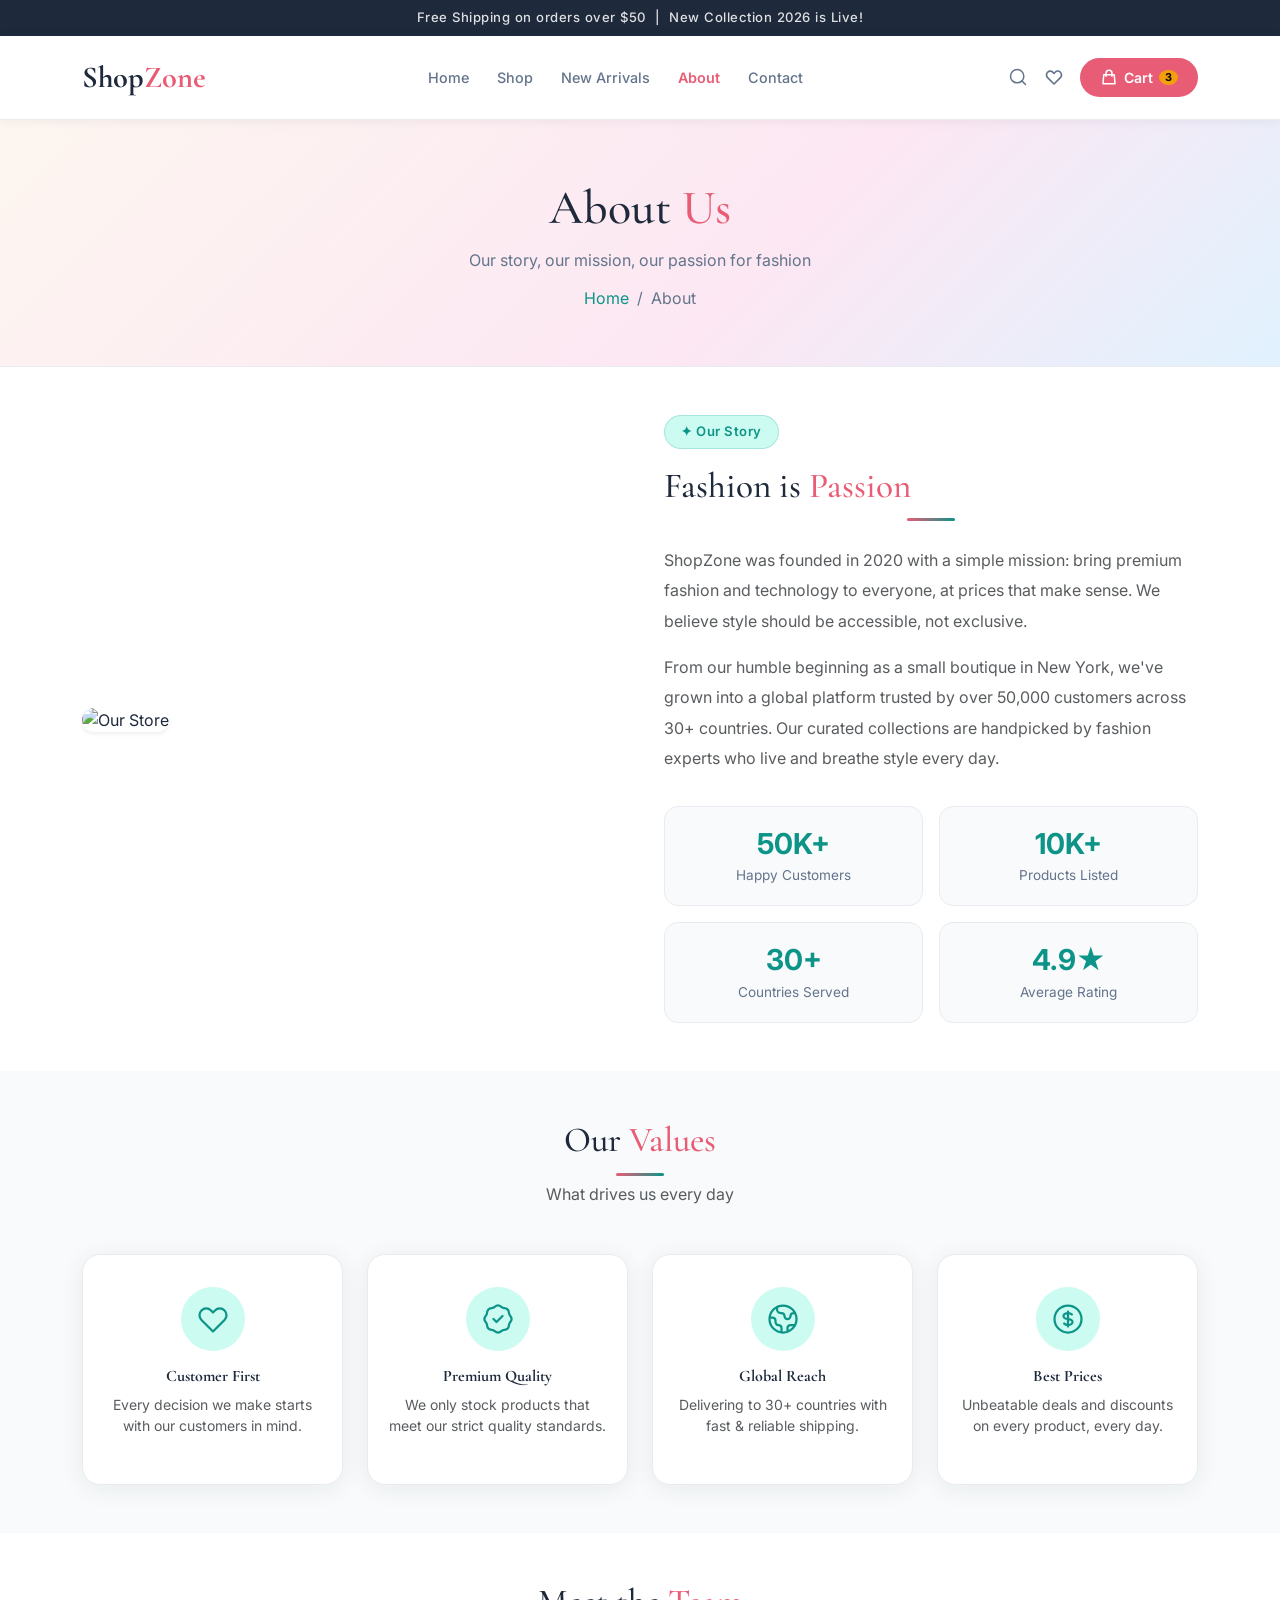
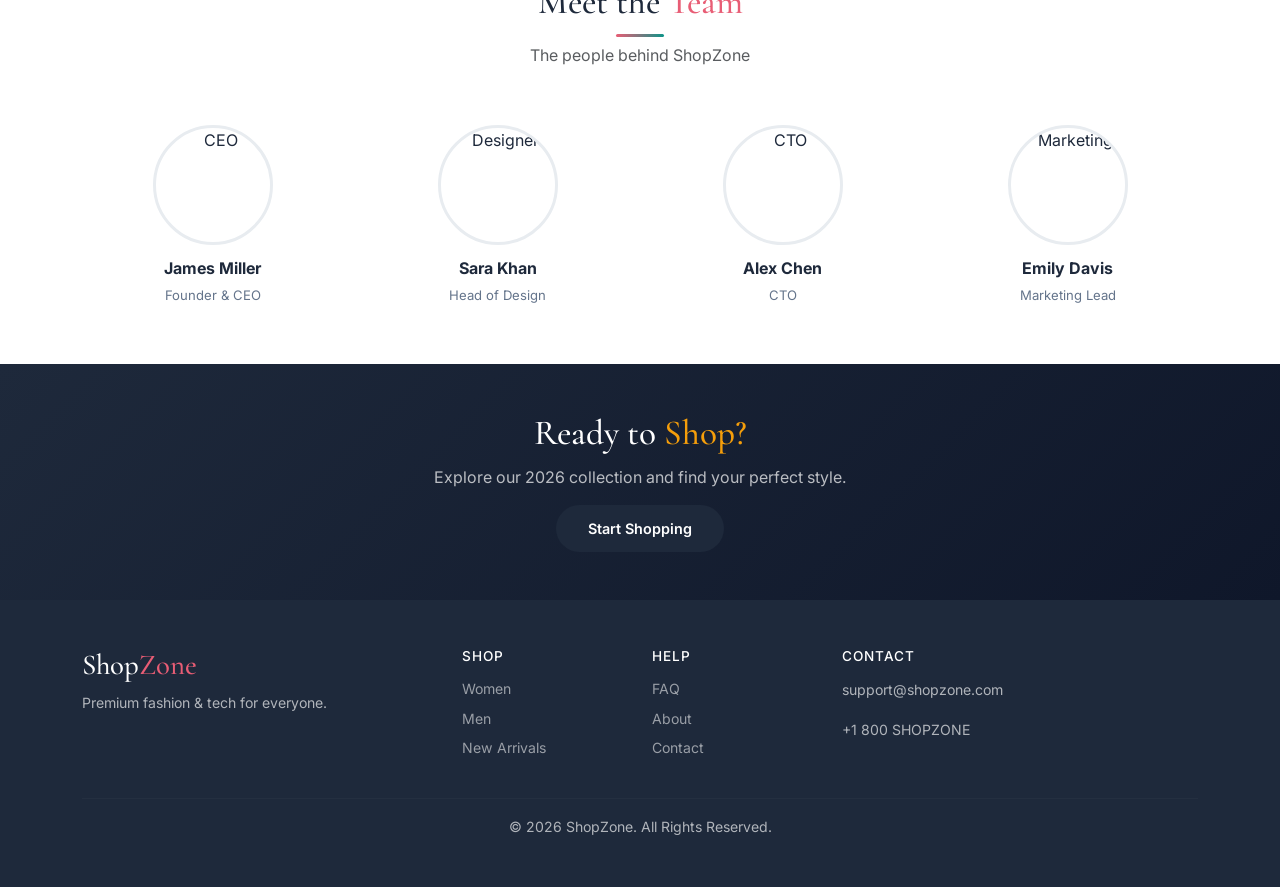
==== about.html @ 892e1886 "first commit" ====
<!DOCTYPE html>
<html lang="en">
<head>
  <meta charset="UTF-8">
  <meta name="viewport" content="width=device-width, initial-scale=1">
  <title>ShopZone 2026 - About Us</title>
  <link rel="icon" type="image/svg+xml" href="favicon.svg">
  <link href="https://cdn.jsdelivr.net/npm/bootstrap@5.3.0/dist/css/bootstrap.min.css" rel="stylesheet">
  <link href="https://fonts.googleapis.com/css2?family=Cormorant+Garamond:wght@600;700&family=Inter:wght@400;500;600&display=swap" rel="stylesheet">
  <link href="style.css" rel="stylesheet">
</head>
<body>

<div class="top-bar text-center py-2">Free Shipping on orders over $50 &nbsp;|&nbsp; New Collection 2026 is Live!</div>

<nav class="navbar navbar-expand-lg sticky-top">
  <div class="container">
    <a class="navbar-brand" href="index.html">Shop<span>Zone</span></a>
    <button class="navbar-toggler" type="button" data-bs-toggle="collapse" data-bs-target="#nav" aria-controls="nav" aria-expanded="false" aria-label="Toggle navigation">
      <span class="navbar-toggler-icon"></span>
    </button>
    <div class="collapse navbar-collapse" id="nav">
      <ul class="navbar-nav mx-auto gap-1">
        <li class="nav-item"><a class="nav-link" href="index.html">Home</a></li>
        <li class="nav-item"><a class="nav-link" href="shop.html">Shop</a></li>
        <li class="nav-item"><a class="nav-link" href="arrivals.html">New Arrivals</a></li>
        <li class="nav-item"><a class="nav-link active" href="about.html">About</a></li>
        <li class="nav-item"><a class="nav-link" href="contact.html">Contact</a></li>
      </ul>
      <div class="d-flex gap-3 align-items-center">
        <svg class="nav-icon" xmlns="http://www.w3.org/2000/svg" width="20" height="20" fill="none" viewBox="0 0 24 24" stroke="currentColor"><circle cx="11" cy="11" r="8"/><path stroke-linecap="round" d="M21 21l-4.35-4.35"/></svg>
        <svg class="nav-icon" xmlns="http://www.w3.org/2000/svg" width="20" height="20" fill="none" viewBox="0 0 24 24" stroke="currentColor"><path stroke-linecap="round" stroke-linejoin="round" stroke-width="2" d="M4.318 6.318a4.5 4.5 0 000 6.364L12 20.364l7.682-7.682a4.5 4.5 0 00-6.364-6.364L12 7.636l-1.318-1.318a4.5 4.5 0 00-6.364 0z"/></svg>
        <a href="#" class="cart-btn">
          <svg xmlns="http://www.w3.org/2000/svg" width="18" height="18" fill="none" viewBox="0 0 24 24" stroke="currentColor"><path stroke-linecap="round" stroke-linejoin="round" stroke-width="2" d="M16 11V7a4 4 0 00-8 0v4M5 9h14l1 12H4L5 9z"/></svg>
          Cart <span class="badge">3</span>
        </a>
      </div>
    </div>
  </div>
</nav>

<section class="page-header">
  <div class="container">
    <h1>About <span>Us</span></h1>
    <p>Our story, our mission, our passion for fashion</p>
    <nav aria-label="breadcrumb">
      <ol class="breadcrumb justify-content-center">
        <li class="breadcrumb-item"><a href="index.html">Home</a></li>
        <li class="breadcrumb-item active">About</li>
      </ol>
    </nav>
  </div>
</section>

<!-- Story Section -->
<section class="py-5">
  <div class="container">
    <div class="row align-items-center g-5">
      <div class="col-lg-6">
        <img src="https://images.unsplash.com/photo-1441984904996-e0b6ba687e04?w=600&q=80" alt="Our Store" class="img-fluid rounded-4 shadow-sm">
      </div>
      <div class="col-lg-6">
        <p class="hero-tag d-inline-block mb-3">✦ Our Story</p>
        <h2 class="section-title text-start" style="left:0;transform:none;">Fashion is <span>Passion</span></h2>
        <p class="mt-4 text-muted" style="line-height:1.9;">ShopZone was founded in 2020 with a simple mission: bring premium fashion and technology to everyone, at prices that make sense. We believe style should be accessible, not exclusive.</p>
        <p class="text-muted" style="line-height:1.9;">From our humble beginning as a small boutique in New York, we've grown into a global platform trusted by over 50,000 customers across 30+ countries. Our curated collections are handpicked by fashion experts who live and breathe style every day.</p>
        <div class="row g-3 mt-3">
          <div class="col-6">
            <div class="about-stat">
              <h3>50K+</h3>
              <p>Happy Customers</p>
            </div>
          </div>
          <div class="col-6">
            <div class="about-stat">
              <h3>10K+</h3>
              <p>Products Listed</p>
            </div>
          </div>
          <div class="col-6">
            <div class="about-stat">
              <h3>30+</h3>
              <p>Countries Served</p>
            </div>
          </div>
          <div class="col-6">
            <div class="about-stat">
              <h3>4.9★</h3>
              <p>Average Rating</p>
            </div>
          </div>
        </div>
      </div>
    </div>
  </div>
</section>

<!-- Values -->
<section class="py-5 bg-soft">
  <div class="container">
    <h2 class="section-title text-center">Our <span>Values</span></h2>
    <p class="text-center text-muted mb-5">What drives us every day</p>
    <div class="row g-4">
      <div class="col-md-3">
        <div class="value-card text-center">
          <div class="value-icon">
            <svg xmlns="http://www.w3.org/2000/svg" width="36" height="36" fill="none" viewBox="0 0 24 24" stroke="currentColor"><path stroke-linecap="round" stroke-linejoin="round" stroke-width="1.5" d="M4.318 6.318a4.5 4.5 0 000 6.364L12 20.364l7.682-7.682a4.5 4.5 0 00-6.364-6.364L12 7.636l-1.318-1.318a4.5 4.5 0 00-6.364 0z"/></svg>
          </div>
          <h5>Customer First</h5>
          <p class="text-muted small">Every decision we make starts with our customers in mind.</p>
        </div>
      </div>
      <div class="col-md-3">
        <div class="value-card text-center">
          <div class="value-icon">
            <svg xmlns="http://www.w3.org/2000/svg" width="36" height="36" fill="none" viewBox="0 0 24 24" stroke="currentColor"><path stroke-linecap="round" stroke-linejoin="round" stroke-width="1.5" d="M9 12l2 2 4-4M7.835 4.697a3.42 3.42 0 001.946-.806 3.42 3.42 0 014.438 0 3.42 3.42 0 001.946.806 3.42 3.42 0 013.138 3.138 3.42 3.42 0 00.806 1.946 3.42 3.42 0 010 4.438 3.42 3.42 0 00-.806 1.946 3.42 3.42 0 01-3.138 3.138 3.42 3.42 0 00-1.946.806 3.42 3.42 0 01-4.438 0 3.42 3.42 0 00-1.946-.806 3.42 3.42 0 01-3.138-3.138 3.42 3.42 0 00-.806-1.946 3.42 3.42 0 010-4.438 3.42 3.42 0 00.806-1.946 3.42 3.42 0 013.138-3.138z"/></svg>
          </div>
          <h5>Premium Quality</h5>
          <p class="text-muted small">We only stock products that meet our strict quality standards.</p>
        </div>
      </div>
      <div class="col-md-3">
        <div class="value-card text-center">
          <div class="value-icon">
            <svg xmlns="http://www.w3.org/2000/svg" width="36" height="36" fill="none" viewBox="0 0 24 24" stroke="currentColor"><path stroke-linecap="round" stroke-linejoin="round" stroke-width="1.5" d="M3.055 11H5a2 2 0 012 2v1a2 2 0 002 2 2 2 0 012 2v2.945M8 3.935V5.5A2.5 2.5 0 0010.5 8h.5a2 2 0 012 2 2 2 0 104 0 2 2 0 012-2h1.064M15 20.488V18a2 2 0 012-2h3.064M21 12a9 9 0 11-18 0 9 9 0 0118 0z"/></svg>
          </div>
          <h5>Global Reach</h5>
          <p class="text-muted small">Delivering to 30+ countries with fast & reliable shipping.</p>
        </div>
      </div>
      <div class="col-md-3">
        <div class="value-card text-center">
          <div class="value-icon">
            <svg xmlns="http://www.w3.org/2000/svg" width="36" height="36" fill="none" viewBox="0 0 24 24" stroke="currentColor"><path stroke-linecap="round" stroke-linejoin="round" stroke-width="1.5" d="M12 8c-1.657 0-3 .895-3 2s1.343 2 3 2 3 .895 3 2-1.343 2-3 2m0-8c1.11 0 2.08.402 2.599 1M12 8V7m0 1v8m0 0v1m0-1c-1.11 0-2.08-.402-2.599-1M21 12a9 9 0 11-18 0 9 9 0 0118 0z"/></svg>
          </div>
          <h5>Best Prices</h5>
          <p class="text-muted small">Unbeatable deals and discounts on every product, every day.</p>
        </div>
      </div>
    </div>
  </div>
</section>

<!-- Team -->
<section class="py-5">
  <div class="container">
    <h2 class="section-title text-center">Meet the <span>Team</span></h2>
    <p class="text-center text-muted mb-5">The people behind ShopZone</p>
    <div class="row g-4 justify-content-center">
      <div class="col-6 col-md-3">
        <div class="team-card text-center">
          <img src="https://images.unsplash.com/photo-1507003211169-0a1dd7228f2d?w=200&q=80" alt="CEO" class="team-img">
          <h6>James Miller</h6>
          <small>Founder & CEO</small>
        </div>
      </div>
      <div class="col-6 col-md-3">
        <div class="team-card text-center">
          <img src="https://images.unsplash.com/photo-1494790108377-be9c29b29330?w=200&q=80" alt="Designer">
          <h6>Sara Khan</h6>
          <small>Head of Design</small>
        </div>
      </div>
      <div class="col-6 col-md-3">
        <div class="team-card text-center">
          <img src="https://images.unsplash.com/photo-1500648767791-00dcc994a43e?w=200&q=80" alt="CTO">
          <h6>Alex Chen</h6>
          <small>CTO</small>
        </div>
      </div>
      <div class="col-6 col-md-3">
        <div class="team-card text-center">
          <img src="https://images.unsplash.com/photo-1438761681033-6461ffad8d80?w=200&q=80" alt="Marketing">
          <h6>Emily Davis</h6>
          <small>Marketing Lead</small>
        </div>
      </div>
    </div>
  </div>
</section>

<section class="promo-banner py-5">
  <div class="container text-center">
    <h2>Ready to <span>Shop?</span></h2>
    <p>Explore our 2026 collection and find your perfect style.</p>
    <a href="shop.html" class="btn btn-dark-custom mt-3">Start Shopping</a>
  </div>
</section>

<footer class="footer py-5">
  <div class="container">
    <div class="row g-4">
      <div class="col-md-4"><h5 class="brand">Shop<span>Zone</span></h5><p>Premium fashion &amp; tech for everyone.</p></div>
      <div class="col-md-2"><h6>Shop</h6><ul class="list-unstyled"><li><a href="shop.html">Women</a></li><li><a href="shop.html">Men</a></li><li><a href="arrivals.html">New Arrivals</a></li></ul></div>
      <div class="col-md-2"><h6>Help</h6><ul class="list-unstyled"><li><a href="contact.html">FAQ</a></li><li><a href="about.html">About</a></li><li><a href="contact.html">Contact</a></li></ul></div>
      <div class="col-md-4"><h6>Contact</h6><p class="small">support@shopzone.com</p><p class="small">+1 800 SHOPZONE</p></div>
    </div>
    <hr class="mt-4">
    <p class="text-center small mb-0">© 2026 ShopZone. All Rights Reserved.</p>
  </div>
</footer>

<script src="https://cdn.jsdelivr.net/npm/bootstrap@5.3.0/dist/js/bootstrap.bundle.min.js"></script>
</body>
</html>
---- style.css ----
/* ===== 2026 Light Color Palette ===== */
:root {
  --primary: #1e293b;
  --accent: #e85d75;
  --accent2: #f97316;
  --teal: #0d9488;
  --teal-light: #ccfbf1;
  --coral: #fb7185;
  --gold: #f59e0b;
  --bg: #ffffff;
  --bg-soft: #f8fafb;
  --bg-cream: #fdf6f0;
  --border: #e8ecf0;
  --text: #1e293b;
  --text-muted: #64748b;
  --shadow: 0 4px 24px rgba(30, 41, 59, 0.07);
  --shadow-lg: 0 12px 48px rgba(30, 41, 59, 0.12);
}

/* ===== Base ===== */
* {
  box-sizing: border-box;
  margin: 0;
  padding: 0;
}

body {
  font-family: 'Inter', sans-serif;
  color: var(--text);
  background: var(--bg);
}

h1,
h2,
h3,
h5,
.navbar-brand,
.brand {
  font-family: 'Cormorant Garamond', serif;
}

span {
  color: var(--accent);
}

/* ===== Top Bar ===== */
.top-bar {
  background: var(--primary);
  color: rgba(255, 255, 255, 0.85);
  font-size: 0.82rem;
  font-weight: 500;
  letter-spacing: 0.5px;
}

/* ===== Navbar ===== */
.navbar {
  background: var(--bg);
  border-bottom: 1px solid var(--border);
  padding: 14px 0;
  box-shadow: 0 1px 12px rgba(30, 41, 59, 0.06);
}

.navbar-brand {
  color: var(--primary) !important;
  font-size: 1.9rem;
  font-weight: 700;
}

.nav-link {
  color: var(--text-muted) !important;
  font-weight: 500;
  font-size: 0.9rem;
  padding: 6px 12px !important;
  transition: color .2s;
}

.nav-link:hover {
  color: var(--teal) !important;
}

.nav-icon {
  color: var(--text-muted);
  cursor: pointer;
  stroke-width: 1.8;
  transition: color .2s;
}

.nav-icon:hover {
  color: var(--teal);
}

.cart-btn {
  background: var(--accent);
  color: #fff !important;
  padding: 9px 20px;
  border-radius: 50px;
  text-decoration: none;
  font-weight: 600;
  font-size: 0.88rem;
  display: flex;
  align-items: center;
  gap: 6px;
  transition: background .2s;
}

.cart-btn:hover {
  background: #d44567;
}

.cart-btn .badge {
  background: var(--gold);
  color: #000;
  border-radius: 50%;
  padding: 2px 6px;
  font-size: 0.68rem;
  font-weight: 700;
}

/* ===== Hero ===== */
.hero {
  background: linear-gradient(135deg, var(--bg-cream) 0%, #fce7f3 50%, #e0f2fe 100%);
  padding: 70px 0 50px;
  overflow: hidden;
  position: relative;
}

.hero::before {
  content: '';
  position: absolute;
  width: 500px;
  height: 500px;
  background: radial-gradient(circle, rgba(13, 148, 136, 0.08), transparent 70%);
  top: -100px;
  right: 0;
  border-radius: 50%;
  pointer-events: none;
}

.min-vh-85 {
  min-height: 82vh;
}

.hero-tag {
  display: inline-block;
  background: var(--teal-light);
  color: var(--teal);
  padding: 6px 16px;
  border-radius: 50px;
  font-size: 0.82rem;
  font-weight: 600;
  letter-spacing: 0.5px;
  margin-bottom: 18px;
  border: 1px solid rgba(13, 148, 136, 0.2);
}

.hero h1 {
  font-size: 3.6rem;
  line-height: 1.1;
  color: var(--primary);
  margin-bottom: 18px;
}

.hero-sub {
  color: var(--text-muted);
  font-size: 1.05rem;
  max-width: 460px;
  line-height: 1.7;
}

.hero-stats h4 {
  font-size: 1.5rem;
  color: var(--teal);
  margin-bottom: 2px;
  font-family: 'Inter', sans-serif;
  font-weight: 700;
}

.hero-stats small {
  color: var(--text-muted);
  font-size: 0.78rem;
  text-transform: uppercase;
  letter-spacing: 0.5px;
}

.divider-v {
  width: 1px;
  background: var(--border);
  align-self: stretch;
}

.hero-img-wrap {
  position: relative;
  display: inline-block;
}

.hero-circle {
  position: absolute;
  width: 400px;
  height: 400px;
  background: linear-gradient(135deg, #fce7f3, #e0f2fe);
  border-radius: 50%;
  top: 50%;
  left: 50%;
  transform: translate(-50%, -50%);
  z-index: 0;
}

.hero-img {
  position: relative;
  z-index: 1;
  width: 100%;
  max-width: 400px;
  border-radius: 28px;
  box-shadow: var(--shadow-lg);
  object-fit: cover;
  height: 480px;
}

.hero-badge {
  position: absolute;
  top: 24px;
  right: -12px;
  background: var(--accent);
  color: #fff;
  width: 72px;
  height: 72px;
  border-radius: 50%;
  display: flex;
  align-items: center;
  justify-content: center;
  text-align: center;
  font-weight: 800;
  font-size: 0.9rem;
  z-index: 2;
  box-shadow: 0 6px 24px rgba(232, 93, 117, 0.4);
  animation: pulse 2s infinite;
  line-height: 1.2;
}

.hero-badge small {
  font-size: 0.7rem;
  font-weight: 500;
}

@keyframes pulse {

  0%,
  100% {
    transform: scale(1);
  }

  50% {
    transform: scale(1.06);
  }
}

.hero-float-card {
  position: absolute;
  bottom: 30px;
  left: -30px;
  background: #fff;
  border-radius: 16px;
  padding: 12px 16px;
  display: flex;
  align-items: center;
  gap: 12px;
  box-shadow: var(--shadow-lg);
  z-index: 2;
  min-width: 180px;
}

.hero-float-card img {
  width: 46px;
  height: 46px;
  object-fit: cover;
  border-radius: 10px;
}

.hero-float-card p {
  font-size: 0.82rem;
  font-weight: 600;
  color: var(--text);
  margin: 0 0 2px;
}

.hero-float-card span {
  font-size: 0.9rem;
  font-weight: 700;
  color: var(--accent);
}

/* ===== Buttons ===== */
.btn-primary-custom {
  background: var(--accent);
  color: #fff;
  border: none;
  padding: 13px 32px;
  border-radius: 50px;
  font-weight: 600;
  font-size: 0.9rem;
  transition: all .3s;
  text-decoration: none;
  display: inline-block;
  box-shadow: 0 4px 18px rgba(232, 93, 117, 0.3);
}

.btn-primary-custom:hover {
  background: #d44567;
  color: #fff;
  transform: translateY(-2px);
}

.btn-outline-custom {
  background: transparent;
  color: var(--primary);
  border: 1.5px solid var(--border);
  padding: 13px 32px;
  border-radius: 50px;
  font-weight: 600;
  font-size: 0.9rem;
  transition: all .3s;
  text-decoration: none;
  display: inline-block;
}

.btn-outline-custom:hover {
  border-color: var(--teal);
  color: var(--teal);
}

.btn-dark-custom {
  background: var(--primary);
  color: #fff;
  border: none;
  padding: 13px 32px;
  border-radius: 50px;
  font-weight: 600;
  font-size: 0.9rem;
  transition: all .3s;
  text-decoration: none;
  display: inline-block;
}

.btn-dark-custom:hover {
  background: var(--teal);
  color: #fff;
}

/* ===== Section Title ===== */
.section-title {
  font-size: 2.2rem;
  color: var(--primary);
  position: relative;
  padding-bottom: 14px;
  margin-bottom: 6px;
}

.section-title::after {
  content: '';
  width: 48px;
  height: 3px;
  background: linear-gradient(90deg, var(--accent), var(--teal));
  position: absolute;
  bottom: 0;
  left: 50%;
  transform: translateX(-50%);
  border-radius: 2px;
}

/* ===== Categories ===== */
.cat-card {
  border-radius: 20px;
  overflow: hidden;
  position: relative;
  cursor: pointer;
  box-shadow: var(--shadow);
  transition: all .35s;
  display: block;
}

.cat-card img {
  width: 100%;
  height: 200px;
  object-fit: cover;
  transition: transform .5s;
  display: block;
}

.cat-card:hover {
  transform: translateY(-6px);
  box-shadow: var(--shadow-lg);
}

.cat-card:hover img {
  transform: scale(1.08);
}

.cat-overlay {
  position: absolute;
  bottom: 0;
  left: 0;
  right: 0;
  background: linear-gradient(to top, rgba(30, 41, 59, 0.85) 0%, transparent 100%);
  padding: 20px 16px 14px;
  color: #fff;
}

.cat-overlay p {
  font-weight: 700;
  font-size: 1rem;
  margin: 0 0 2px;
  font-family: 'Cormorant Garamond', serif;
  font-size: 1.1rem;
}

.cat-overlay small {
  font-size: 0.78rem;
  opacity: 0.8;
}

/* ===== Filter Tabs ===== */
.filter-tabs {
  display: flex;
  gap: 10px;
  flex-wrap: wrap;
  justify-content: center;
}

.filter-btn {
  background: var(--bg);
  border: 1.5px solid var(--border);
  color: var(--text-muted);
  padding: 8px 22px;
  border-radius: 50px;
  font-weight: 500;
  font-size: 0.88rem;
  cursor: pointer;
  transition: all .2s;
  font-family: 'Inter', sans-serif;
}

.filter-btn:hover {
  border-color: var(--teal);
  color: var(--teal);
}

.filter-btn.active {
  background: var(--teal);
  border-color: var(--teal);
  color: #fff;
  font-weight: 600;
}

/* ===== Products ===== */
.bg-soft {
  background: var(--bg-soft);
}

.product-card {
  background: var(--bg);
  border-radius: 16px;
  overflow: hidden;
  box-shadow: var(--shadow);
  transition: all .3s;
  border: 1px solid var(--border);
}

.product-card:hover {
  transform: translateY(-6px);
  box-shadow: var(--shadow-lg);
  border-color: transparent;
}

.product-img-wrap {
  position: relative;
  overflow: hidden;
}

.product-img-wrap img {
  width: 100%;
  height: 210px;
  object-fit: cover;
  transition: transform .45s;
  display: block;
}

.product-card:hover img {
  transform: scale(1.06);
}

.badge-sale,
.badge-new {
  position: absolute;
  top: 10px;
  left: 10px;
  padding: 4px 10px;
  border-radius: 50px;
  font-size: 0.72rem;
  font-weight: 700;
  z-index: 2;
}

.badge-sale {
  background: var(--accent);
  color: #fff;
}

.badge-new {
  background: var(--teal);
  color: #fff;
}

.product-overlay {
  position: absolute;
  bottom: -60px;
  left: 0;
  right: 0;
  background: rgba(255, 255, 255, 0.96);
  padding: 12px 14px;
  display: flex;
  gap: 8px;
  justify-content: center;
  transition: bottom .3s;
  backdrop-filter: blur(4px);
  border-top: 1px solid var(--border);
}

.product-card:hover .product-overlay {
  bottom: 0;
}

.btn-quick {
  background: var(--accent);
  border: none;
  color: #fff;
  padding: 8px 18px;
  border-radius: 50px;
  font-weight: 600;
  cursor: pointer;
  font-family: 'Inter', sans-serif;
  font-size: 0.82rem;
  transition: background .2s;
}

.btn-quick:hover {
  background: #d44567;
}

.btn-wish {
  background: var(--bg-soft);
  border: 1.5px solid var(--border);
  color: var(--accent);
  width: 36px;
  height: 36px;
  border-radius: 50%;
  font-size: 1rem;
  cursor: pointer;
  transition: all .2s;
  display: flex;
  align-items: center;
  justify-content: center;
}

.btn-wish:hover {
  background: var(--accent);
  color: #fff;
  border-color: var(--accent);
}

.product-info {
  padding: 14px;
}

.product-name {
  font-weight: 600;
  font-size: 0.9rem;
  color: var(--text);
  margin-bottom: 8px;
  line-height: 1.3;
}

.price {
  font-size: 1.05rem;
  font-weight: 700;
  color: var(--accent);
}

.old-price {
  color: var(--text-muted);
  text-decoration: line-through;
  font-size: 0.82rem;
}

.stars {
  color: var(--gold);
  font-size: 0.78rem;
  margin-top: 5px;
}

.stars small {
  color: var(--text-muted);
  font-size: 0.75rem;
}

/* ===== Promo Banner ===== */
.promo-banner {
  background: linear-gradient(135deg, var(--primary) 0%, #0f172a 100%);
  color: #fff;
}

.promo-banner h2 {
  font-size: 2.2rem;
  color: #fff;
  margin-bottom: 10px;
}

.promo-banner p {
  color: rgba(255, 255, 255, 0.7);
  font-size: 1rem;
  margin: 0;
}

.promo-banner span {
  color: var(--gold);
}

/* ===== Newsletter ===== */
.newsletter {
  background: var(--bg-cream);
  border-top: 1px solid var(--border);
  border-bottom: 1px solid var(--border);
}

.newsletter h3 {
  font-size: 1.9rem;
  color: var(--primary);
}

.newsletter p {
  color: var(--text-muted);
  font-size: 0.95rem;
}

.newsletter span {
  color: var(--teal);
}

.newsletter .form-control {
  border-radius: 50px 0 0 50px;
  padding: 13px 22px;
  border: 1.5px solid var(--border);
  border-right: none;
  font-family: 'Inter', sans-serif;
  font-size: 0.9rem;
  background: var(--bg);
}

.newsletter .form-control:focus {
  outline: none;
  box-shadow: none;
  border-color: var(--teal);
}

.newsletter .btn-primary-custom {
  border-radius: 0 50px 50px 0;
  padding: 13px 26px;
}

/* Footer  */
.footer {
  background: var(--primary);
  color: rgba(255, 255, 255, 0.65);
}

.footer .brand {
  font-size: 1.8rem;
  color: #fff !important;
}

.footer h6 {
  color: #fff;
  font-size: 0.85rem;
  text-transform: uppercase;
  letter-spacing: 1px;
  margin-bottom: 14px;
  font-family: 'Inter', sans-serif;
}

.footer p {
  font-size: 0.88rem;
  line-height: 1.7;
}

.footer ul li a {
  color: rgba(255, 255, 255, 0.55);
  text-decoration: none;
  font-size: 0.88rem;
  display: block;
  margin-bottom: 8px;
  transition: color .2s;
}

.footer ul li a:hover {
  color: var(--teal);
}

.footer hr {
  border-color: rgba(255, 255, 255, 0.1);
}

.social-icons a {
  color: rgba(255, 255, 255, 0.55);
  transition: color .2s;
}

.social-icons a:hover {
  color: var(--teal);
}

.payment-icons img {
  opacity: 0.7;
  filter: brightness(10);
}

/*Responsive*/
@media (max-width: 768px) {
  .hero h1 {
    font-size: 2.4rem;
  }

  .min-vh-85 {
    min-height: auto;
    padding: 20px 0;
  }

  .hero-img {
    height: 340px;
  }

  .hero-float-card {
    display: none;
  }

  .hero-circle {
    width: 300px;
    height: 300px;
  }
}

/* Page Header */
.page-header {
  background: linear-gradient(135deg, var(--bg-cream) 0%, #fce7f3 60%, #e0f2fe 100%);
  padding: 60px 0 40px;
  text-align: center;
  border-bottom: 1px solid var(--border);
}

.page-header h1 {
  font-size: 3rem;
  color: var(--primary);
  margin-bottom: 10px;
}

.page-header p {
  color: var(--text-muted);
  font-size: 1rem;
  margin-bottom: 14px;
}

.breadcrumb-item a {
  color: var(--teal);
  text-decoration: none;
}

.breadcrumb-item.active {
  color: var(--text-muted);
}

.breadcrumb-item+.breadcrumb-item::before {
  color: var(--text-muted);
}

/*  Nav Active  */
.nav-link.active {
  color: var(--accent) !important;
  font-weight: 600;
}

/* About Page */
.about-stat {
  background: var(--bg-soft);
  border: 1px solid var(--border);
  border-radius: 14px;
  padding: 20px;
  text-align: center;
}

.about-stat h3 {
  font-size: 1.8rem;
  color: var(--teal);
  margin-bottom: 4px;
  font-family: 'Inter', sans-serif;
  font-weight: 700;
}

.about-stat p {
  color: var(--text-muted);
  font-size: 0.85rem;
  margin: 0;
}

.value-card {
  background: var(--bg);
  border: 1px solid var(--border);
  border-radius: 18px;
  padding: 32px 20px;
  transition: all .3s;
  box-shadow: var(--shadow);
}

.value-card:hover {
  transform: translateY(-6px);
  border-color: var(--teal);
  box-shadow: var(--shadow-lg);
}

.value-icon {
  width: 64px;
  height: 64px;
  background: var(--teal-light);
  border-radius: 50%;
  display: flex;
  align-items: center;
  justify-content: center;
  margin: 0 auto 16px;
  color: var(--teal);
}

.value-card h5 {
  font-size: 1rem;
  font-weight: 700;
  color: var(--primary);
  margin-bottom: 8px;
}

.team-card {
  padding: 10px;
}

.team-img,
.team-card img {
  width: 120px;
  height: 120px;
  border-radius: 50%;
  object-fit: cover;
  margin: 0 auto 14px;
  display: block;
  border: 3px solid var(--border);
  transition: border-color .3s;
}

.team-card:hover .team-img,
.team-card:hover img {
  border-color: var(--accent);
}

.team-card h6 {
  font-weight: 700;
  color: var(--primary);
  margin-bottom: 4px;
}

.team-card small {
  color: var(--text-muted);
  font-size: 0.82rem;
}

/*  Contact Page*/
.contact-info-card {
  background: var(--bg-soft);
  border-radius: 18px;
  padding: 28px;
  border: 1px solid var(--border);
}

.contact-icon {
  width: 44px;
  height: 44px;
  min-width: 44px;
  background: var(--teal-light);
  border-radius: 12px;
  display: flex;
  align-items: center;
  justify-content: center;
  color: var(--teal);
}

.contact-info-card h6 {
  font-weight: 700;
  color: var(--primary);
  margin-bottom: 4px;
  font-size: 0.9rem;
}

.contact-form-wrap {
  background: var(--bg);
  border: 1px solid var(--border);
  border-radius: 20px;
  padding: 36px;
  box-shadow: var(--shadow);
}

.contact-input {
  border: 1.5px solid var(--border);
  border-radius: 10px;
  padding: 11px 16px;
  font-family: 'Inter', sans-serif;
  font-size: 0.9rem;
  transition: border-color .2s;
}

.contact-input:focus {
  border-color: var(--teal);
  box-shadow: none;
  outline: none;
}

.fw-500 {
  font-weight: 500;
  font-size: 0.88rem;
  color: var(--text);
}

.fw-600 {
  font-weight: 600;
}

/* Accordion  */
.accordion-button {
  background: var(--bg);
  color: var(--primary);
  font-size: 0.95rem;
}

.accordion-button:not(.collapsed) {
  background: var(--teal-light);
  color: var(--teal);
  box-shadow: none;
}

.accordion-button:focus {
  box-shadow: none;
}

.accordion-body {
  background: var(--bg);
  font-size: 0.9rem;
  line-height: 1.7;
}
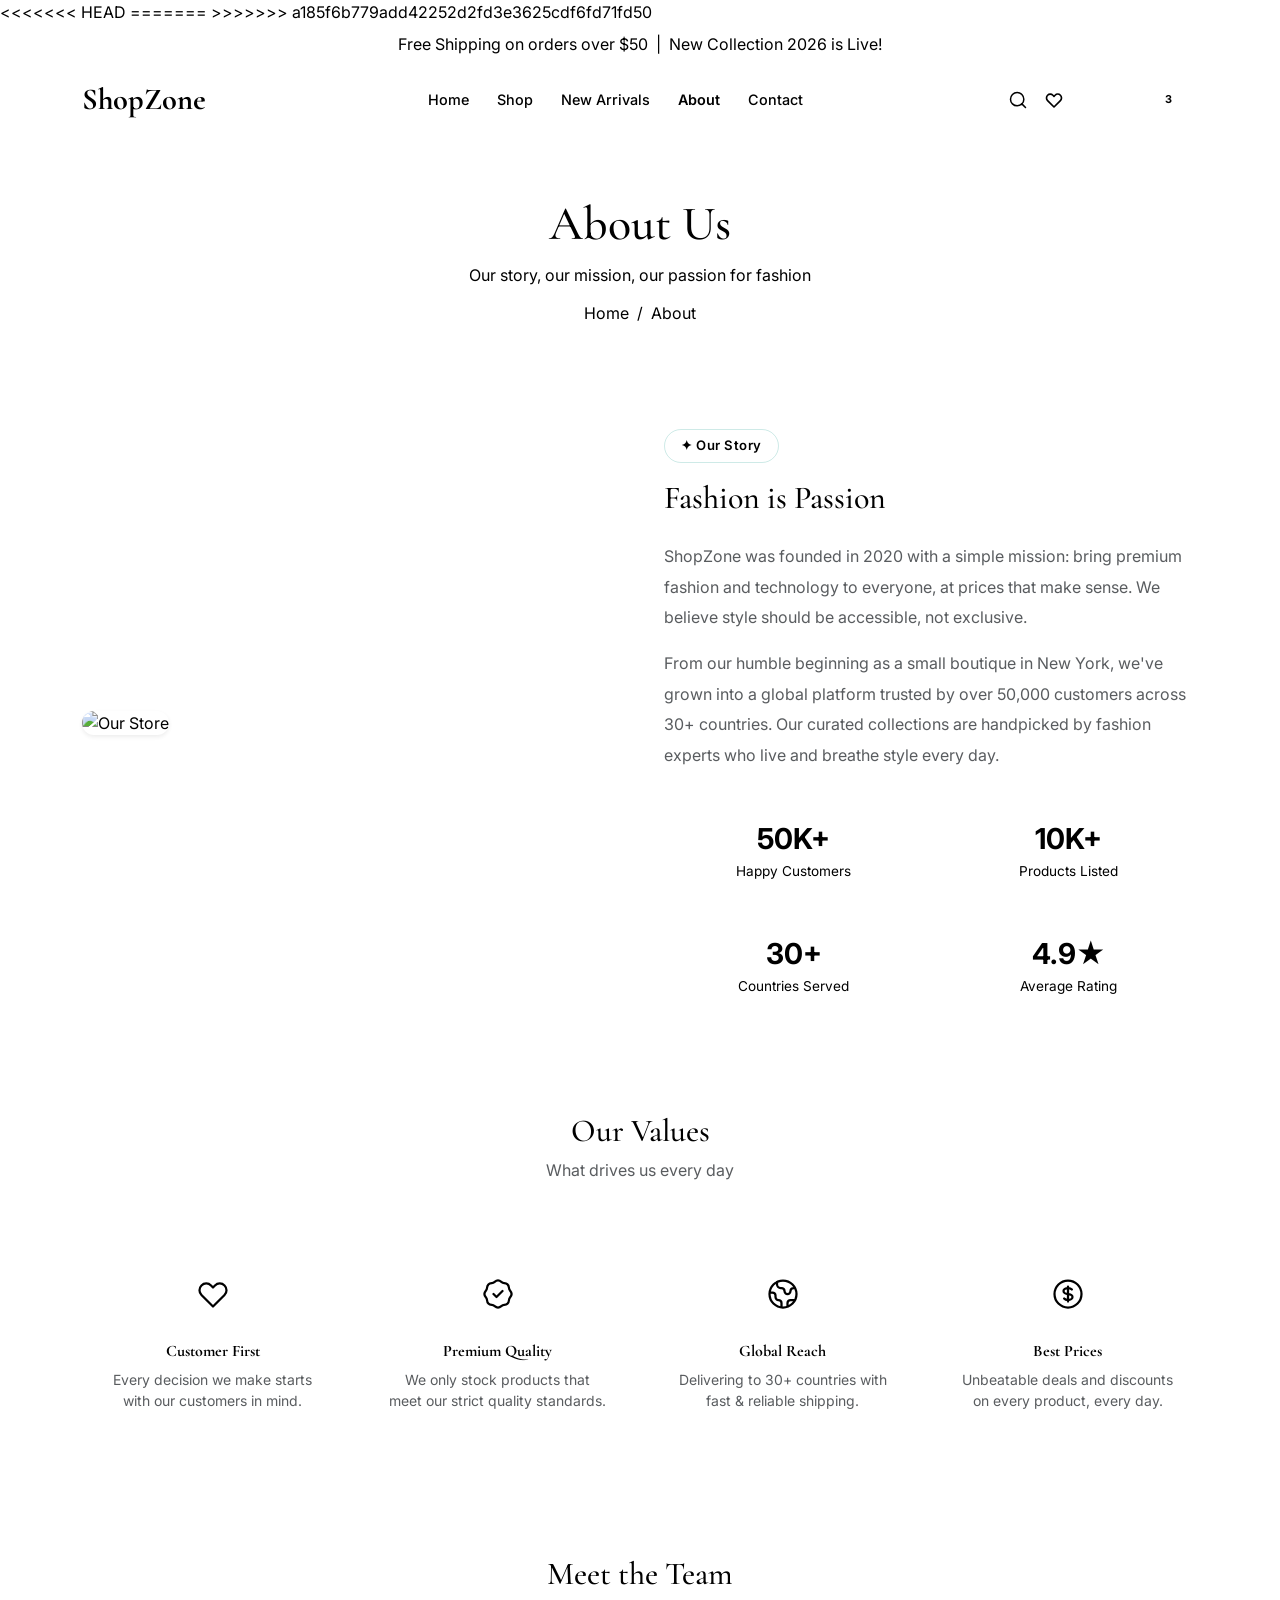
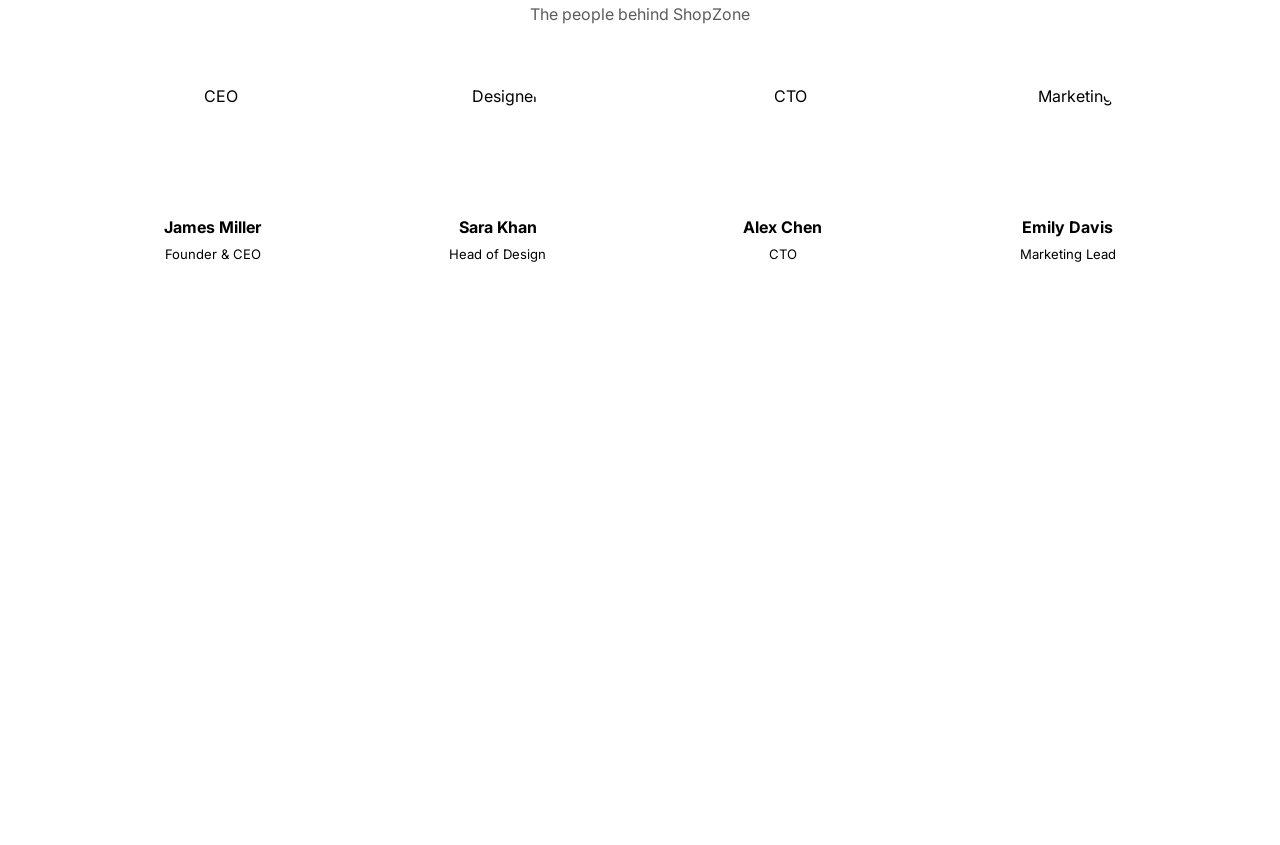
==== commit f6aac3b1: "merge conflict resolved" ====
--- a/about.html
+++ b/about.html
@@ -3,7 +3,11 @@
 <head>
   <meta charset="UTF-8">
   <meta name="viewport" content="width=device-width, initial-scale=1">
+<<<<<<< HEAD
+  <title>About Us</title>
+=======
   <title>ShopZone 2026 - About Us</title>
+>>>>>>> a185f6b779add42252d2fd3e3625cdf6fd71fd50
   <link rel="icon" type="image/svg+xml" href="favicon.svg">
   <link href="https://cdn.jsdelivr.net/npm/bootstrap@5.3.0/dist/css/bootstrap.min.css" rel="stylesheet">
   <link href="https://fonts.googleapis.com/css2?family=Cormorant+Garamond:wght@600;700&family=Inter:wght@400;500;600&display=swap" rel="stylesheet">
--- a/style.css
+++ b/style.css
@@ -1,4 +1,7 @@
+<<<<<<< HEAD
+=======
 /* ===== 2026 Light Color Palette ===== */
+>>>>>>> a185f6b779add42252d2fd3e3625cdf6fd71fd50
 :root {
   --primary: #1e293b;
   --accent: #e85d75;
@@ -17,7 +20,10 @@
   --shadow-lg: 0 12px 48px rgba(30, 41, 59, 0.12);
 }
 
+<<<<<<< HEAD
+=======
 /* ===== Base ===== */
+>>>>>>> a185f6b779add42252d2fd3e3625cdf6fd71fd50
 * {
   box-sizing: border-box;
   margin: 0;
@@ -43,7 +49,11 @@
   color: var(--accent);
 }
 
+<<<<<<< HEAD
+/* Top Bar */
+=======
 /* ===== Top Bar ===== */
+>>>>>>> a185f6b779add42252d2fd3e3625cdf6fd71fd50
 .top-bar {
   background: var(--primary);
   color: rgba(255, 255, 255, 0.85);
@@ -52,7 +62,11 @@
   letter-spacing: 0.5px;
 }
 
+<<<<<<< HEAD
+/*  Navbar  */
+=======
 /* ===== Navbar ===== */
+>>>>>>> a185f6b779add42252d2fd3e3625cdf6fd71fd50
 .navbar {
   background: var(--bg);
   border-bottom: 1px solid var(--border);
@@ -116,7 +130,11 @@
   font-weight: 700;
 }
 
+<<<<<<< HEAD
+/* Hero  */
+=======
 /* ===== Hero ===== */
+>>>>>>> a185f6b779add42252d2fd3e3625cdf6fd71fd50
 .hero {
   background: linear-gradient(135deg, var(--bg-cream) 0%, #fce7f3 50%, #e0f2fe 100%);
   padding: 70px 0 50px;
@@ -289,7 +307,11 @@
   color: var(--accent);
 }
 
+<<<<<<< HEAD
+/*  Buttons */
+=======
 /* ===== Buttons ===== */
+>>>>>>> a185f6b779add42252d2fd3e3625cdf6fd71fd50
 .btn-primary-custom {
   background: var(--accent);
   color: #fff;
@@ -346,7 +368,11 @@
   color: #fff;
 }
 
+<<<<<<< HEAD
+/* SectionTitle */
+=======
 /* ===== Section Title ===== */
+>>>>>>> a185f6b779add42252d2fd3e3625cdf6fd71fd50
 .section-title {
   font-size: 2.2rem;
   color: var(--primary);
@@ -367,7 +393,11 @@
   border-radius: 2px;
 }
 
+<<<<<<< HEAD
+/* Categories  */
+=======
 /* ===== Categories ===== */
+>>>>>>> a185f6b779add42252d2fd3e3625cdf6fd71fd50
 .cat-card {
   border-radius: 20px;
   overflow: hidden;
@@ -418,7 +448,11 @@
   opacity: 0.8;
 }
 
+<<<<<<< HEAD
+/* Filter Tabs  */
+=======
 /* ===== Filter Tabs ===== */
+>>>>>>> a185f6b779add42252d2fd3e3625cdf6fd71fd50
 .filter-tabs {
   display: flex;
   gap: 10px;
@@ -451,7 +485,11 @@
   font-weight: 600;
 }
 
+<<<<<<< HEAD
+/* Products */
+=======
 /* ===== Products ===== */
+>>>>>>> a185f6b779add42252d2fd3e3625cdf6fd71fd50
 .bg-soft {
   background: var(--bg-soft);
 }
@@ -602,7 +640,11 @@
   font-size: 0.75rem;
 }
 
+<<<<<<< HEAD
+/* Promo Banner  */
+=======
 /* ===== Promo Banner ===== */
+>>>>>>> a185f6b779add42252d2fd3e3625cdf6fd71fd50
 .promo-banner {
   background: linear-gradient(135deg, var(--primary) 0%, #0f172a 100%);
   color: #fff;
@@ -624,7 +666,11 @@
   color: var(--gold);
 }
 
+<<<<<<< HEAD
+/*  Newsletter */
+=======
 /* ===== Newsletter ===== */
+>>>>>>> a185f6b779add42252d2fd3e3625cdf6fd71fd50
 .newsletter {
   background: var(--bg-cream);
   border-top: 1px solid var(--border);
@@ -956,4 +1002,10 @@
   background: var(--bg);
   font-size: 0.9rem;
   line-height: 1.7;
-}+<<<<<<< HEAD
+}
+
+/* end */
+=======
+}
+>>>>>>> a185f6b779add42252d2fd3e3625cdf6fd71fd50
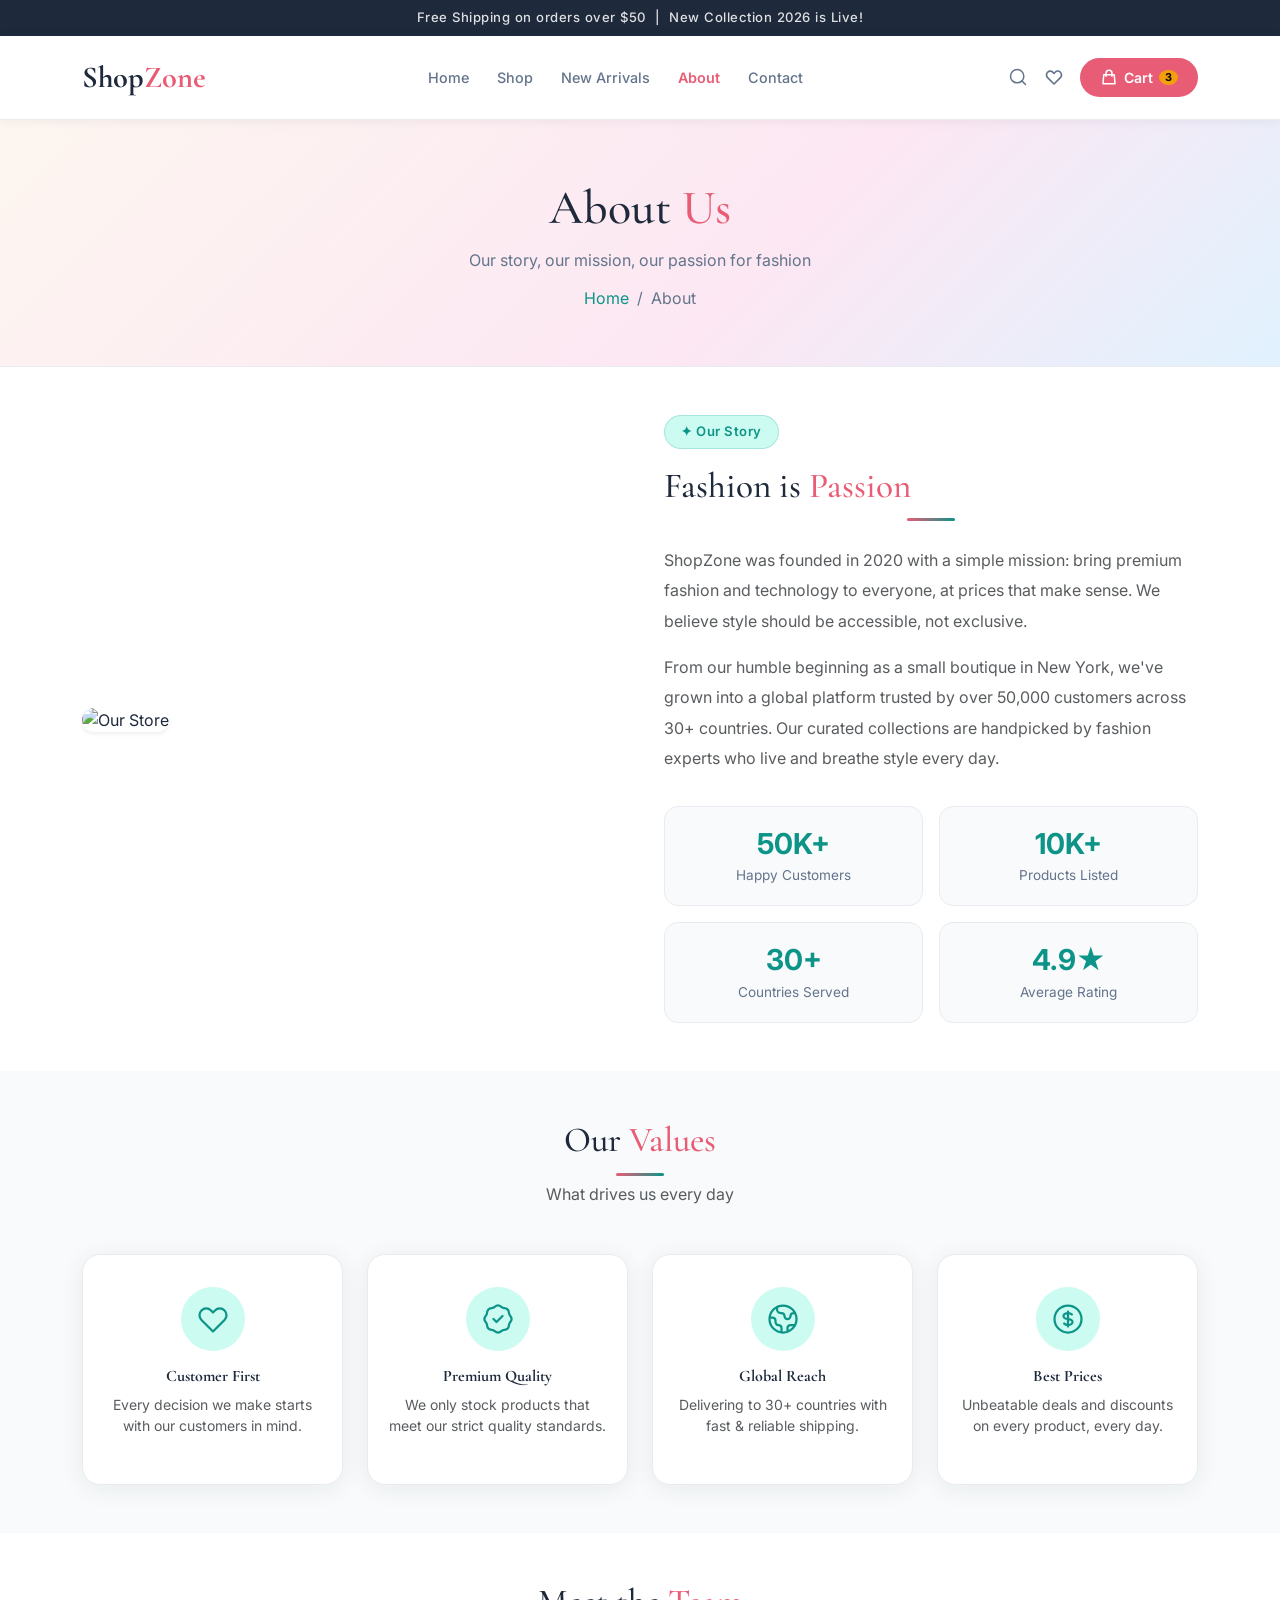
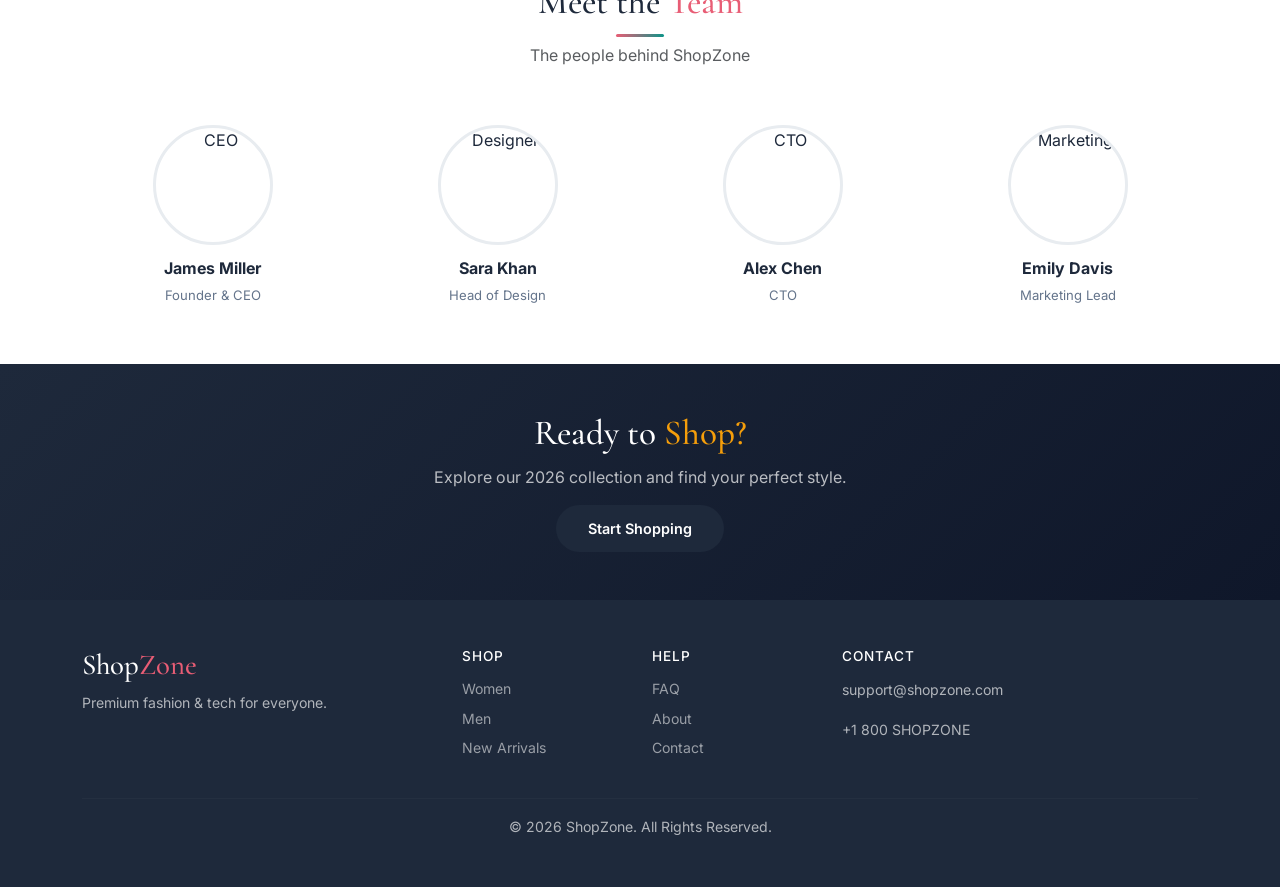
==== commit 9c794b99: "accpect current  comments." ====
--- a/about.html
+++ b/about.html
@@ -3,11 +3,7 @@
 <head>
   <meta charset="UTF-8">
   <meta name="viewport" content="width=device-width, initial-scale=1">
-<<<<<<< HEAD
   <title>About Us</title>
-=======
-  <title>ShopZone 2026 - About Us</title>
->>>>>>> a185f6b779add42252d2fd3e3625cdf6fd71fd50
   <link rel="icon" type="image/svg+xml" href="favicon.svg">
   <link href="https://cdn.jsdelivr.net/npm/bootstrap@5.3.0/dist/css/bootstrap.min.css" rel="stylesheet">
   <link href="https://fonts.googleapis.com/css2?family=Cormorant+Garamond:wght@600;700&family=Inter:wght@400;500;600&display=swap" rel="stylesheet">
--- a/style.css
+++ b/style.css
@@ -1,7 +1,3 @@
-<<<<<<< HEAD
-=======
-/* ===== 2026 Light Color Palette ===== */
->>>>>>> a185f6b779add42252d2fd3e3625cdf6fd71fd50
 :root {
   --primary: #1e293b;
   --accent: #e85d75;
@@ -20,10 +16,6 @@
   --shadow-lg: 0 12px 48px rgba(30, 41, 59, 0.12);
 }
 
-<<<<<<< HEAD
-=======
-/* ===== Base ===== */
->>>>>>> a185f6b779add42252d2fd3e3625cdf6fd71fd50
 * {
   box-sizing: border-box;
   margin: 0;
@@ -49,11 +41,7 @@
   color: var(--accent);
 }
 
-<<<<<<< HEAD
 /* Top Bar */
-=======
-/* ===== Top Bar ===== */
->>>>>>> a185f6b779add42252d2fd3e3625cdf6fd71fd50
 .top-bar {
   background: var(--primary);
   color: rgba(255, 255, 255, 0.85);
@@ -62,11 +50,7 @@
   letter-spacing: 0.5px;
 }
 
-<<<<<<< HEAD
 /*  Navbar  */
-=======
-/* ===== Navbar ===== */
->>>>>>> a185f6b779add42252d2fd3e3625cdf6fd71fd50
 .navbar {
   background: var(--bg);
   border-bottom: 1px solid var(--border);
@@ -130,11 +114,7 @@
   font-weight: 700;
 }
 
-<<<<<<< HEAD
 /* Hero  */
-=======
-/* ===== Hero ===== */
->>>>>>> a185f6b779add42252d2fd3e3625cdf6fd71fd50
 .hero {
   background: linear-gradient(135deg, var(--bg-cream) 0%, #fce7f3 50%, #e0f2fe 100%);
   padding: 70px 0 50px;
@@ -307,11 +287,7 @@
   color: var(--accent);
 }
 
-<<<<<<< HEAD
 /*  Buttons */
-=======
-/* ===== Buttons ===== */
->>>>>>> a185f6b779add42252d2fd3e3625cdf6fd71fd50
 .btn-primary-custom {
   background: var(--accent);
   color: #fff;
@@ -368,11 +344,7 @@
   color: #fff;
 }
 
-<<<<<<< HEAD
 /* SectionTitle */
-=======
-/* ===== Section Title ===== */
->>>>>>> a185f6b779add42252d2fd3e3625cdf6fd71fd50
 .section-title {
   font-size: 2.2rem;
   color: var(--primary);
@@ -393,11 +365,7 @@
   border-radius: 2px;
 }
 
-<<<<<<< HEAD
 /* Categories  */
-=======
-/* ===== Categories ===== */
->>>>>>> a185f6b779add42252d2fd3e3625cdf6fd71fd50
 .cat-card {
   border-radius: 20px;
   overflow: hidden;
@@ -448,11 +416,7 @@
   opacity: 0.8;
 }
 
-<<<<<<< HEAD
 /* Filter Tabs  */
-=======
-/* ===== Filter Tabs ===== */
->>>>>>> a185f6b779add42252d2fd3e3625cdf6fd71fd50
 .filter-tabs {
   display: flex;
   gap: 10px;
@@ -485,11 +449,7 @@
   font-weight: 600;
 }
 
-<<<<<<< HEAD
 /* Products */
-=======
-/* ===== Products ===== */
->>>>>>> a185f6b779add42252d2fd3e3625cdf6fd71fd50
 .bg-soft {
   background: var(--bg-soft);
 }
@@ -640,11 +600,7 @@
   font-size: 0.75rem;
 }
 
-<<<<<<< HEAD
 /* Promo Banner  */
-=======
-/* ===== Promo Banner ===== */
->>>>>>> a185f6b779add42252d2fd3e3625cdf6fd71fd50
 .promo-banner {
   background: linear-gradient(135deg, var(--primary) 0%, #0f172a 100%);
   color: #fff;
@@ -666,11 +622,7 @@
   color: var(--gold);
 }
 
-<<<<<<< HEAD
 /*  Newsletter */
-=======
-/* ===== Newsletter ===== */
->>>>>>> a185f6b779add42252d2fd3e3625cdf6fd71fd50
 .newsletter {
   background: var(--bg-cream);
   border-top: 1px solid var(--border);
@@ -1002,10 +954,5 @@
   background: var(--bg);
   font-size: 0.9rem;
   line-height: 1.7;
-<<<<<<< HEAD
-}
-
+}
 /* end */
-=======
-}
->>>>>>> a185f6b779add42252d2fd3e3625cdf6fd71fd50
